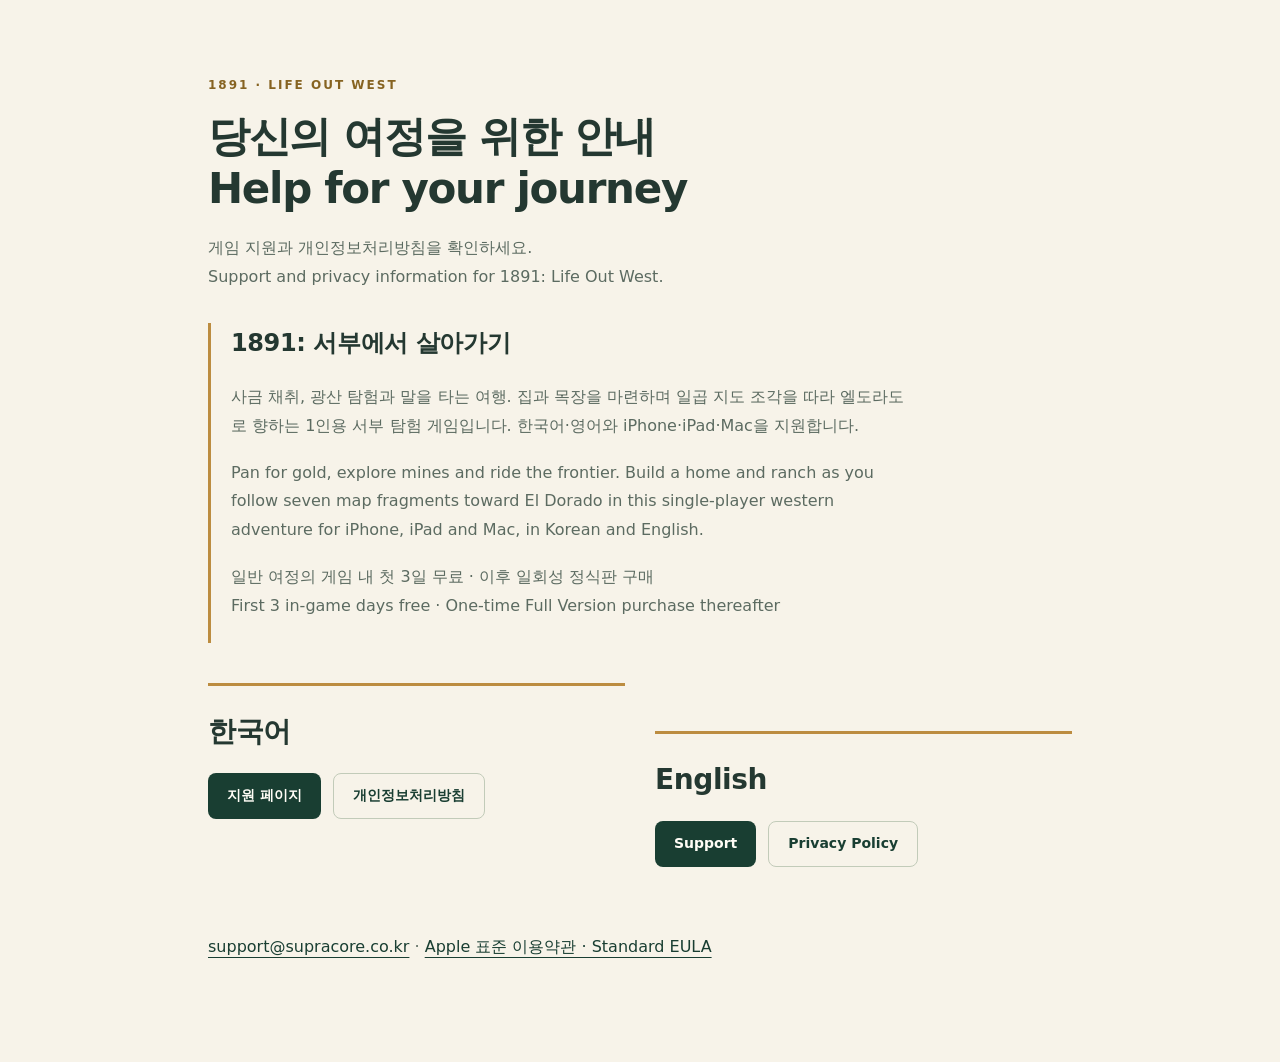
==== docs/index.html @ fcb658f0 "Publish bilingual support and privacy pages" ====
<!doctype html><html lang="ko"><head><meta charset="utf-8"><meta name="viewport" content="width=device-width,initial-scale=1"><title>1891: Life Out West · 지원 / Support</title><meta name="description" content="1891: Life Out West 한국어·영어 지원 및 개인정보처리방침. Support and privacy in Korean and English."><link rel="icon" href="assets/icon.png"><link rel="stylesheet" href="assets/site.css"></head><body><main id="main" class="home"><span class="eyebrow home-eyebrow">1891 · LIFE OUT WEST</span><h1>당신의 여정을 위한 안내<br><span lang="en">Help for your journey</span></h1><p>게임 지원과 개인정보처리방침을 확인하세요.<br><span lang="en">Support and privacy information for 1891: Life Out West.</span></p><section class="callout"><h2>1891: 서부에서 살아가기</h2><p>사금 채취, 광산 탐험과 말을 타는 여행. 집과 목장을 마련하며 일곱 지도 조각을 따라 엘도라도로 향하는 1인용 서부 탐험 게임입니다. 한국어·영어와 iPhone·iPad·Mac을 지원합니다.</p><p lang="en">Pan for gold, explore mines and ride the frontier. Build a home and ranch as you follow seven map fragments toward El Dorado in this single-player western adventure for iPhone, iPad and Mac, in Korean and English.</p><p>일반 여정의 게임 내 첫 3일 무료 · 이후 일회성 정식판 구매<br><span lang="en">First 3 in-game days free · One-time Full Version purchase thereafter</span></p></section><div class="languages"><section class="language-panel"><h2>한국어</h2><div class="actions"><a class="button" href="ko/support/">지원 페이지</a><a class="button secondary" href="ko/privacy/">개인정보처리방침</a></div></section><section class="language-panel" lang="en"><h2>English</h2><div class="actions"><a class="button" href="en/support/">Support</a><a class="button secondary" href="en/privacy/">Privacy Policy</a></div></section></div><p><a href="mailto:support@supracore.co.kr">support@supracore.co.kr</a> · <a href="https://www.apple.com/legal/internet-services/itunes/dev/stdeula/">Apple 표준 이용약관 · Standard EULA</a></p></main></body></html>
---- docs/assets/site.css ----
:root{color-scheme:light;--ink:#243831;--muted:#5c6b61;--green:#193e32;--gold:#bc8c40;--paper:#f7f3e9;--line:#d9ddce;--white:#fffdf6}*{box-sizing:border-box}html{scroll-behavior:smooth;scroll-padding-top:100px}body{margin:0;color:var(--ink);background:var(--paper);font:16px/1.8 system-ui,-apple-system,'Apple SD Gothic Neo',sans-serif}a{color:var(--green);text-underline-offset:5px}a:hover{color:#815b20}a:focus-visible,button:focus-visible,summary:focus-visible,textarea:focus-visible{outline:3px solid #b9812d;outline-offset:4px}header{border-bottom:1px solid var(--line);background:var(--white)}.topbar{max-width:1160px;margin:auto;display:flex;align-items:center;gap:28px;padding:19px 28px}.brand{display:flex;gap:12px;align-items:center;text-decoration:none;font-weight:800;letter-spacing:.3px;font-size:16px}.brand img{width:42px;height:42px;object-fit:cover;border-radius:9px}.nav{display:flex;align-items:center;gap:24px;margin-left:auto}.nav a{font-size:14px;text-decoration:none}.nav [aria-current=page]{font-weight:750;border-bottom:2px solid var(--gold)}.language{padding:4px 12px;border:1px solid var(--line);border-radius:25px;white-space:nowrap}.banner{background:#f5e7c5;color:#654b20;border-bottom:1px solid #dfc98f;font-size:13px;padding:10px 28px;text-align:center}.hero{background:var(--green);color:#fcf7e7;position:relative;overflow:hidden}.hero:after{content:'';position:absolute;right:0;top:0;width:44%;height:100%;background:linear-gradient(90deg,var(--green),transparent),url('./frontier.png') center/cover;opacity:.5;pointer-events:none}.hero-inner{max-width:1160px;margin:auto;padding:60px 28px 64px;position:relative;z-index:1}.eyebrow{font-size:12px;letter-spacing:2px;text-transform:uppercase;color:#e1bf7c;font-weight:700}h1{font-size:clamp(32px,5vw,52px);font-weight:760;letter-spacing:-1.3px;margin:12px 0 18px;line-height:1.25}.hero p{max-width:650px;color:#e0e8db;margin:0;line-height:1.8}.wrap{max-width:1160px;margin:0 auto;padding:42px 28px 72px;display:grid;grid-template-columns:210px minmax(0,1fr);gap:52px}.toc{position:sticky;top:26px;align-self:start;font-size:13px}.toc strong{display:block;font-size:11px;letter-spacing:2px;color:var(--muted);text-transform:uppercase;margin-bottom:15px}.toc a{display:block;padding:8px 0;text-decoration:none;color:var(--muted);line-height:1.6}.toc a:hover{color:var(--green)}h2{font-size:24px;line-height:1.4;letter-spacing:-.4px;margin:0 0 22px}h3{font-size:18px;margin:0 0 12px}p{margin:0 0 18px}section+section{margin-top:48px}.faq{border-top:1px solid var(--line)}details{border-bottom:1px solid var(--line);padding:19px 0}summary{font-weight:650;cursor:pointer;list-style:none;padding-right:28px;position:relative;line-height:1.6}summary::-webkit-details-marker{display:none}summary:after{content:'+';position:absolute;right:2px;top:0;color:#9a793f;font-size:22px;font-weight:400}details[open] summary:after{content:'−'}details p{color:var(--muted);font-size:15px;margin:17px 0 2px}.contact{background:var(--white);border:1px solid var(--line);border-radius:16px;padding:28px}.contact-label{font-size:12px;letter-spacing:1px;color:var(--muted);display:block}.contact-address{font-size:20px;font-weight:650;word-break:break-word;margin:8px 0 20px}.empty{font-size:15px;color:#866321}.button,button{border:0;border-radius:8px;display:inline-flex;align-items:center;justify-content:center;min-height:46px;padding:10px 19px;background:var(--green);color:#fffdf6;text-decoration:none;font:600 14px/1.5 system-ui;cursor:pointer}.button:hover,button:hover{background:#2d5544;color:white}.button.secondary{background:transparent;border:1px solid #c2cbb9;color:var(--green)}.template-label{display:block;font-size:14px;font-weight:650;margin:26px 0 10px}textarea{width:100%;display:block;border:1px solid var(--line);border-radius:8px;background:var(--paper);font:14px/1.8 ui-monospace,monospace;color:var(--ink);padding:16px;resize:vertical;margin-bottom:16px}.small{font-size:13px;color:var(--muted)}.callout{border-left:3px solid var(--gold);padding:4px 0 4px 20px;margin-top:32px}.status{min-height:26px;font-size:13px;margin:10px 0 0;color:var(--green)}.policy section{padding-bottom:24px;border-bottom:1px solid var(--line)}.policy section+section{margin-top:30px}.policy p{font-size:15px;color:#46584c}.facts{margin:0 0 35px;background:var(--white);padding:20px 24px;border:1px solid var(--line);border-radius:12px}.facts div{display:grid;grid-template-columns:145px 1fr;gap:18px;padding:8px 0}.facts dt{font-size:13px;color:var(--muted)}.facts dd{margin:0;font-size:14px;overflow-wrap:anywhere}.refs{display:flex;flex-wrap:wrap;gap:12px 22px;font-size:14px}footer{border-top:1px solid var(--line);background:#eef0e4;padding:28px;color:var(--muted);font-size:12px}.foot{max-width:1104px;margin:auto;display:flex;justify-content:space-between;gap:20px;flex-wrap:wrap}.foot a{margin-right:18px}.home{max-width:920px;margin:70px auto 100px;padding:0 28px}.home p{max-width:680px;color:var(--muted)}.home h1{font-size:42px}.languages{display:grid;grid-template-columns:1fr 1fr;gap:30px;margin:40px 0}.language-panel{border-top:3px solid var(--gold);padding:26px 0}.language-panel h2{font-size:28px}.actions{display:flex;gap:12px;flex-wrap:wrap}.skip{position:absolute;left:15px;top:-100px;background:white;padding:12px;z-index:10}.skip:focus{top:10px}@media(max-width:760px){.topbar{padding:14px 20px;gap:14px;flex-wrap:wrap}.brand{font-size:14px}.brand img{width:36px;height:36px}.nav{gap:17px}.nav a{font-size:13px}.hero-inner{padding:40px 22px}.hero:after{width:55%;opacity:.2}.hero p{font-size:15px}.wrap{padding:28px 22px 50px;display:block}.toc{position:static;border-bottom:1px solid var(--line);padding:0 0 20px;margin-bottom:30px;display:flex;gap:8px 18px;flex-wrap:wrap}.toc strong{width:100%;margin:0}.toc a{padding:2px 0}.contact{padding:22px}.facts{padding:16px}.facts div{grid-template-columns:1fr;gap:2px}.languages{grid-template-columns:1fr;gap:10px}.home{margin-top:40px}.home h1{font-size:33px}}@media(max-width:430px){.nav{width:100%;margin-left:0;justify-content:space-between}.brand{font-size:15px}.hero h1{font-size:33px}.banner{font-size:12px;padding:9px 20px}}@media(prefers-reduced-motion:reduce){html{scroll-behavior:auto}}

.home-eyebrow{color:#866321}
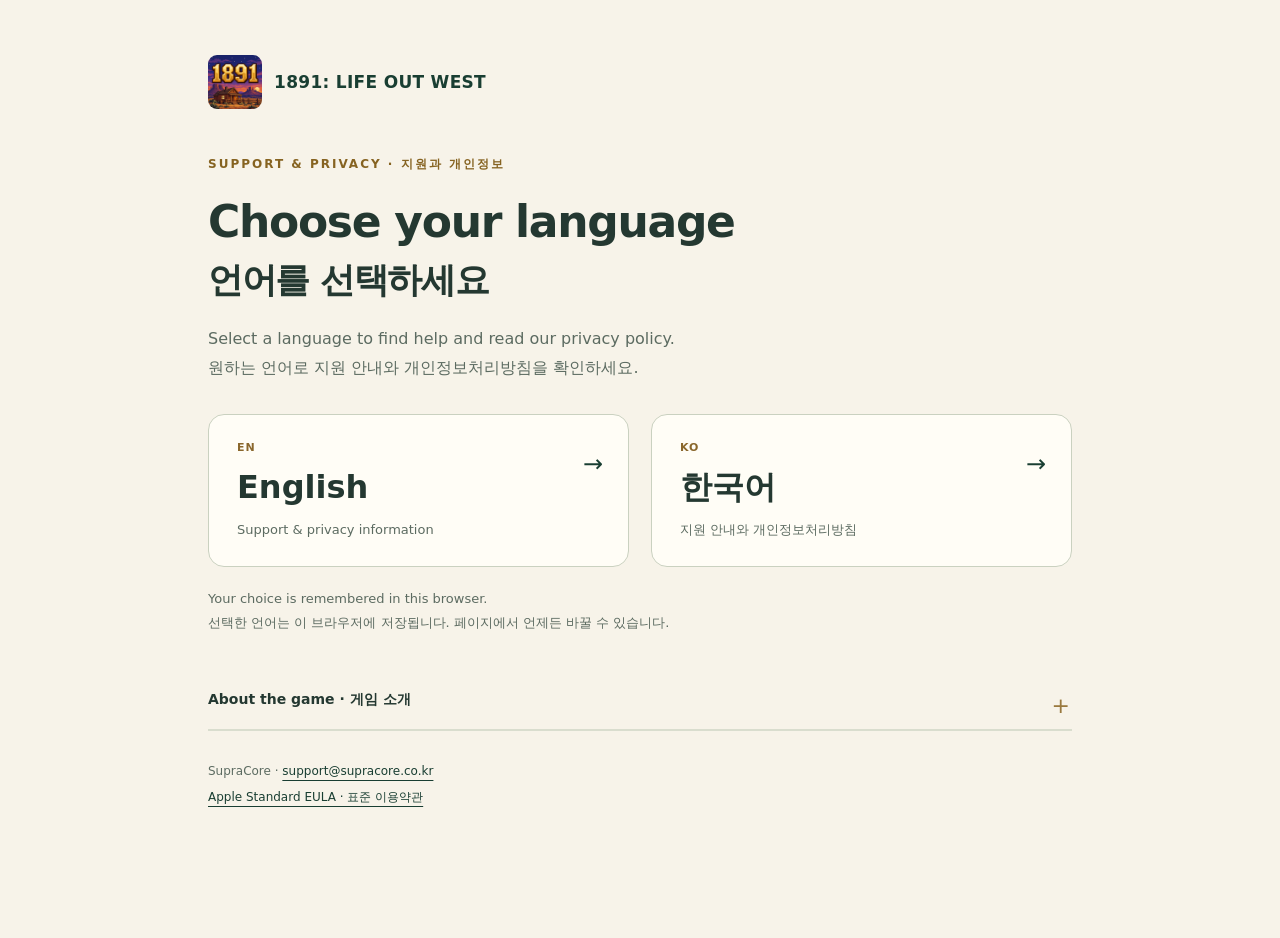
==== commit 7b457f91: "Add first-visit language selection and remember preference" ====
--- a/docs/index.html
+++ b/docs/index.html
@@ -1 +1,20 @@
-<!doctype html><html lang="ko"><head><meta charset="utf-8"><meta name="viewport" content="width=device-width,initial-scale=1"><title>1891: Life Out West · 지원 / Support</title><meta name="description" content="1891: Life Out West 한국어·영어 지원 및 개인정보처리방침. Support and privacy in Korean and English."><link rel="icon" href="assets/icon.png"><link rel="stylesheet" href="assets/site.css"></head><body><main id="main" class="home"><span class="eyebrow home-eyebrow">1891 · LIFE OUT WEST</span><h1>당신의 여정을 위한 안내<br><span lang="en">Help for your journey</span></h1><p>게임 지원과 개인정보처리방침을 확인하세요.<br><span lang="en">Support and privacy information for 1891: Life Out West.</span></p><section class="callout"><h2>1891: 서부에서 살아가기</h2><p>사금 채취, 광산 탐험과 말을 타는 여행. 집과 목장을 마련하며 일곱 지도 조각을 따라 엘도라도로 향하는 1인용 서부 탐험 게임입니다. 한국어·영어와 iPhone·iPad·Mac을 지원합니다.</p><p lang="en">Pan for gold, explore mines and ride the frontier. Build a home and ranch as you follow seven map fragments toward El Dorado in this single-player western adventure for iPhone, iPad and Mac, in Korean and English.</p><p>일반 여정의 게임 내 첫 3일 무료 · 이후 일회성 정식판 구매<br><span lang="en">First 3 in-game days free · One-time Full Version purchase thereafter</span></p></section><div class="languages"><section class="language-panel"><h2>한국어</h2><div class="actions"><a class="button" href="ko/support/">지원 페이지</a><a class="button secondary" href="ko/privacy/">개인정보처리방침</a></div></section><section class="language-panel" lang="en"><h2>English</h2><div class="actions"><a class="button" href="en/support/">Support</a><a class="button secondary" href="en/privacy/">Privacy Policy</a></div></section></div><p><a href="mailto:support@supracore.co.kr">support@supracore.co.kr</a> · <a href="https://www.apple.com/legal/internet-services/itunes/dev/stdeula/">Apple 표준 이용약관 · Standard EULA</a></p></main></body></html>+<!doctype html><html lang="en"><head>
+<meta charset="utf-8"><meta name="viewport" content="width=device-width,initial-scale=1">
+<title>1891: Life Out West · English / 한국어</title>
+<meta name="description" content="Choose English or 한국어 for 1891: Life Out West support and privacy information.">
+
+<link rel="icon" href="assets/icon.png"><link rel="stylesheet" href="assets/site.css"><script src="assets/site.js" defer></script>
+</head><body><main id="main" class="home language-home" data-language-home>
+<a class="brand language-brand" href="?choose-language=1"><img src="assets/icon.png" alt="" width="54" height="54">1891: LIFE OUT WEST</a>
+<span class="eyebrow home-eyebrow">SUPPORT &amp; PRIVACY · 지원과 개인정보</span>
+<h1>Choose your language<br><span lang="ko">언어를 선택하세요</span></h1>
+<p>Select a language to find help and read our privacy policy.<br><span lang="ko">원하는 언어로 지원 안내와 개인정보처리방침을 확인하세요.</span></p>
+<div class="language-choices" aria-label="Language / 언어">
+<a class="language-choice" data-language="en" href="en/support/" lang="en" hreflang="en"><span class="choice-code">EN</span><strong>English</strong><span>Support &amp; privacy information</span><span class="choice-arrow" aria-hidden="true">→</span></a>
+<a class="language-choice" data-language="ko" href="ko/support/" lang="ko" hreflang="ko"><span class="choice-code">KO</span><strong>한국어</strong><span>지원 안내와 개인정보처리방침</span><span class="choice-arrow" aria-hidden="true">→</span></a>
+</div>
+<p class="small">Your choice is remembered in this browser.<br><span lang="ko">선택한 언어는 이 브라우저에 저장됩니다. 페이지에서 언제든 바꿀 수 있습니다.</span></p>
+<noscript><p class="small">The links work without JavaScript; your language choice will not be saved.<br><span lang="ko">JavaScript 없이도 링크를 이용할 수 있으며, 언어 선택은 저장되지 않습니다.</span></p></noscript>
+<details class="about-game"><summary>About the game · 게임 소개</summary><p>1891: 서부에서 살아가기 — 사금 채취, 광산 탐험과 말을 타는 여행. 집과 목장을 마련하며 일곱 지도 조각을 따라 엘도라도로 향하는 1인용 서부 탐험 게임입니다.</p><p>1891: Life Out West — Pan for gold, explore mines and ride the frontier. Build a home and ranch as you follow seven map fragments toward El Dorado.</p><p>iPhone · iPad · Mac<br>게임 내 첫 3일 무료 · 이후 일회성 정식판 구매<br>First 3 in-game days free · One-time Full Version purchase thereafter</p></details>
+<footer class="language-footer">SupraCore · <a href="mailto:support@supracore.co.kr">support@supracore.co.kr</a><br><a href="https://www.apple.com/legal/internet-services/itunes/dev/stdeula/">Apple Standard EULA · 표준 이용약관</a></footer>
+</main></body></html>
--- a/docs/assets/site.css
+++ b/docs/assets/site.css
@@ -1,3 +1,4 @@
 :root{color-scheme:light;--ink:#243831;--muted:#5c6b61;--green:#193e32;--gold:#bc8c40;--paper:#f7f3e9;--line:#d9ddce;--white:#fffdf6}*{box-sizing:border-box}html{scroll-behavior:smooth;scroll-padding-top:100px}body{margin:0;color:var(--ink);background:var(--paper);font:16px/1.8 system-ui,-apple-system,'Apple SD Gothic Neo',sans-serif}a{color:var(--green);text-underline-offset:5px}a:hover{color:#815b20}a:focus-visible,button:focus-visible,summary:focus-visible,textarea:focus-visible{outline:3px solid #b9812d;outline-offset:4px}header{border-bottom:1px solid var(--line);background:var(--white)}.topbar{max-width:1160px;margin:auto;display:flex;align-items:center;gap:28px;padding:19px 28px}.brand{display:flex;gap:12px;align-items:center;text-decoration:none;font-weight:800;letter-spacing:.3px;font-size:16px}.brand img{width:42px;height:42px;object-fit:cover;border-radius:9px}.nav{display:flex;align-items:center;gap:24px;margin-left:auto}.nav a{font-size:14px;text-decoration:none}.nav [aria-current=page]{font-weight:750;border-bottom:2px solid var(--gold)}.language{padding:4px 12px;border:1px solid var(--line);border-radius:25px;white-space:nowrap}.banner{background:#f5e7c5;color:#654b20;border-bottom:1px solid #dfc98f;font-size:13px;padding:10px 28px;text-align:center}.hero{background:var(--green);color:#fcf7e7;position:relative;overflow:hidden}.hero:after{content:'';position:absolute;right:0;top:0;width:44%;height:100%;background:linear-gradient(90deg,var(--green),transparent),url('./frontier.png') center/cover;opacity:.5;pointer-events:none}.hero-inner{max-width:1160px;margin:auto;padding:60px 28px 64px;position:relative;z-index:1}.eyebrow{font-size:12px;letter-spacing:2px;text-transform:uppercase;color:#e1bf7c;font-weight:700}h1{font-size:clamp(32px,5vw,52px);font-weight:760;letter-spacing:-1.3px;margin:12px 0 18px;line-height:1.25}.hero p{max-width:650px;color:#e0e8db;margin:0;line-height:1.8}.wrap{max-width:1160px;margin:0 auto;padding:42px 28px 72px;display:grid;grid-template-columns:210px minmax(0,1fr);gap:52px}.toc{position:sticky;top:26px;align-self:start;font-size:13px}.toc strong{display:block;font-size:11px;letter-spacing:2px;color:var(--muted);text-transform:uppercase;margin-bottom:15px}.toc a{display:block;padding:8px 0;text-decoration:none;color:var(--muted);line-height:1.6}.toc a:hover{color:var(--green)}h2{font-size:24px;line-height:1.4;letter-spacing:-.4px;margin:0 0 22px}h3{font-size:18px;margin:0 0 12px}p{margin:0 0 18px}section+section{margin-top:48px}.faq{border-top:1px solid var(--line)}details{border-bottom:1px solid var(--line);padding:19px 0}summary{font-weight:650;cursor:pointer;list-style:none;padding-right:28px;position:relative;line-height:1.6}summary::-webkit-details-marker{display:none}summary:after{content:'+';position:absolute;right:2px;top:0;color:#9a793f;font-size:22px;font-weight:400}details[open] summary:after{content:'−'}details p{color:var(--muted);font-size:15px;margin:17px 0 2px}.contact{background:var(--white);border:1px solid var(--line);border-radius:16px;padding:28px}.contact-label{font-size:12px;letter-spacing:1px;color:var(--muted);display:block}.contact-address{font-size:20px;font-weight:650;word-break:break-word;margin:8px 0 20px}.empty{font-size:15px;color:#866321}.button,button{border:0;border-radius:8px;display:inline-flex;align-items:center;justify-content:center;min-height:46px;padding:10px 19px;background:var(--green);color:#fffdf6;text-decoration:none;font:600 14px/1.5 system-ui;cursor:pointer}.button:hover,button:hover{background:#2d5544;color:white}.button.secondary{background:transparent;border:1px solid #c2cbb9;color:var(--green)}.template-label{display:block;font-size:14px;font-weight:650;margin:26px 0 10px}textarea{width:100%;display:block;border:1px solid var(--line);border-radius:8px;background:var(--paper);font:14px/1.8 ui-monospace,monospace;color:var(--ink);padding:16px;resize:vertical;margin-bottom:16px}.small{font-size:13px;color:var(--muted)}.callout{border-left:3px solid var(--gold);padding:4px 0 4px 20px;margin-top:32px}.status{min-height:26px;font-size:13px;margin:10px 0 0;color:var(--green)}.policy section{padding-bottom:24px;border-bottom:1px solid var(--line)}.policy section+section{margin-top:30px}.policy p{font-size:15px;color:#46584c}.facts{margin:0 0 35px;background:var(--white);padding:20px 24px;border:1px solid var(--line);border-radius:12px}.facts div{display:grid;grid-template-columns:145px 1fr;gap:18px;padding:8px 0}.facts dt{font-size:13px;color:var(--muted)}.facts dd{margin:0;font-size:14px;overflow-wrap:anywhere}.refs{display:flex;flex-wrap:wrap;gap:12px 22px;font-size:14px}footer{border-top:1px solid var(--line);background:#eef0e4;padding:28px;color:var(--muted);font-size:12px}.foot{max-width:1104px;margin:auto;display:flex;justify-content:space-between;gap:20px;flex-wrap:wrap}.foot a{margin-right:18px}.home{max-width:920px;margin:70px auto 100px;padding:0 28px}.home p{max-width:680px;color:var(--muted)}.home h1{font-size:42px}.languages{display:grid;grid-template-columns:1fr 1fr;gap:30px;margin:40px 0}.language-panel{border-top:3px solid var(--gold);padding:26px 0}.language-panel h2{font-size:28px}.actions{display:flex;gap:12px;flex-wrap:wrap}.skip{position:absolute;left:15px;top:-100px;background:white;padding:12px;z-index:10}.skip:focus{top:10px}@media(max-width:760px){.topbar{padding:14px 20px;gap:14px;flex-wrap:wrap}.brand{font-size:14px}.brand img{width:36px;height:36px}.nav{gap:17px}.nav a{font-size:13px}.hero-inner{padding:40px 22px}.hero:after{width:55%;opacity:.2}.hero p{font-size:15px}.wrap{padding:28px 22px 50px;display:block}.toc{position:static;border-bottom:1px solid var(--line);padding:0 0 20px;margin-bottom:30px;display:flex;gap:8px 18px;flex-wrap:wrap}.toc strong{width:100%;margin:0}.toc a{padding:2px 0}.contact{padding:22px}.facts{padding:16px}.facts div{grid-template-columns:1fr;gap:2px}.languages{grid-template-columns:1fr;gap:10px}.home{margin-top:40px}.home h1{font-size:33px}}@media(max-width:430px){.nav{width:100%;margin-left:0;justify-content:space-between}.brand{font-size:15px}.hero h1{font-size:33px}.banner{font-size:12px;padding:9px 20px}}@media(prefers-reduced-motion:reduce){html{scroll-behavior:auto}}
 
 .home-eyebrow{color:#866321}
+.language-home{max-width:920px;margin-top:55px}.language-brand{margin-bottom:40px;font-size:17px}.language-brand img{width:54px;height:54px}.language-home h1{font-size:clamp(30px,5vw,44px);margin:16px 0}.language-home h1 [lang=ko]{font-size:.8em;line-height:1.65}.language-choices{display:grid;grid-template-columns:1fr 1fr;gap:22px;margin:32px 0 20px}.language-choice{position:relative;display:flex;flex-direction:column;gap:8px;border:1px solid #cad1c0;border-radius:16px;padding:25px 28px;background:var(--white);color:var(--ink);text-decoration:none;transition:border-color .15s,background .15s}.language-choice:hover{border-color:var(--green);background:#eef1e6}.language-choice strong{font-size:32px;line-height:1.4}.language-choice>span:not(.choice-code):not(.choice-arrow){font-size:13px;color:var(--muted)}.choice-code{font:700 11px/1.5 system-ui;letter-spacing:1px;color:#8a672c}.choice-arrow{position:absolute;top:28px;right:25px;font-size:24px;color:var(--green)}.about-game{margin-top:35px;font-size:14px}.language-footer{padding:28px 0;background:transparent;line-height:2.1}.language-footer a{margin:0}@media(max-width:620px){.language-home{margin-top:30px}.language-brand{margin-bottom:28px}.language-choices{grid-template-columns:1fr;gap:14px}.language-choice{padding:20px 24px}.language-choice strong{font-size:28px}}@media(prefers-reduced-motion:reduce){.language-choice{transition:none}}
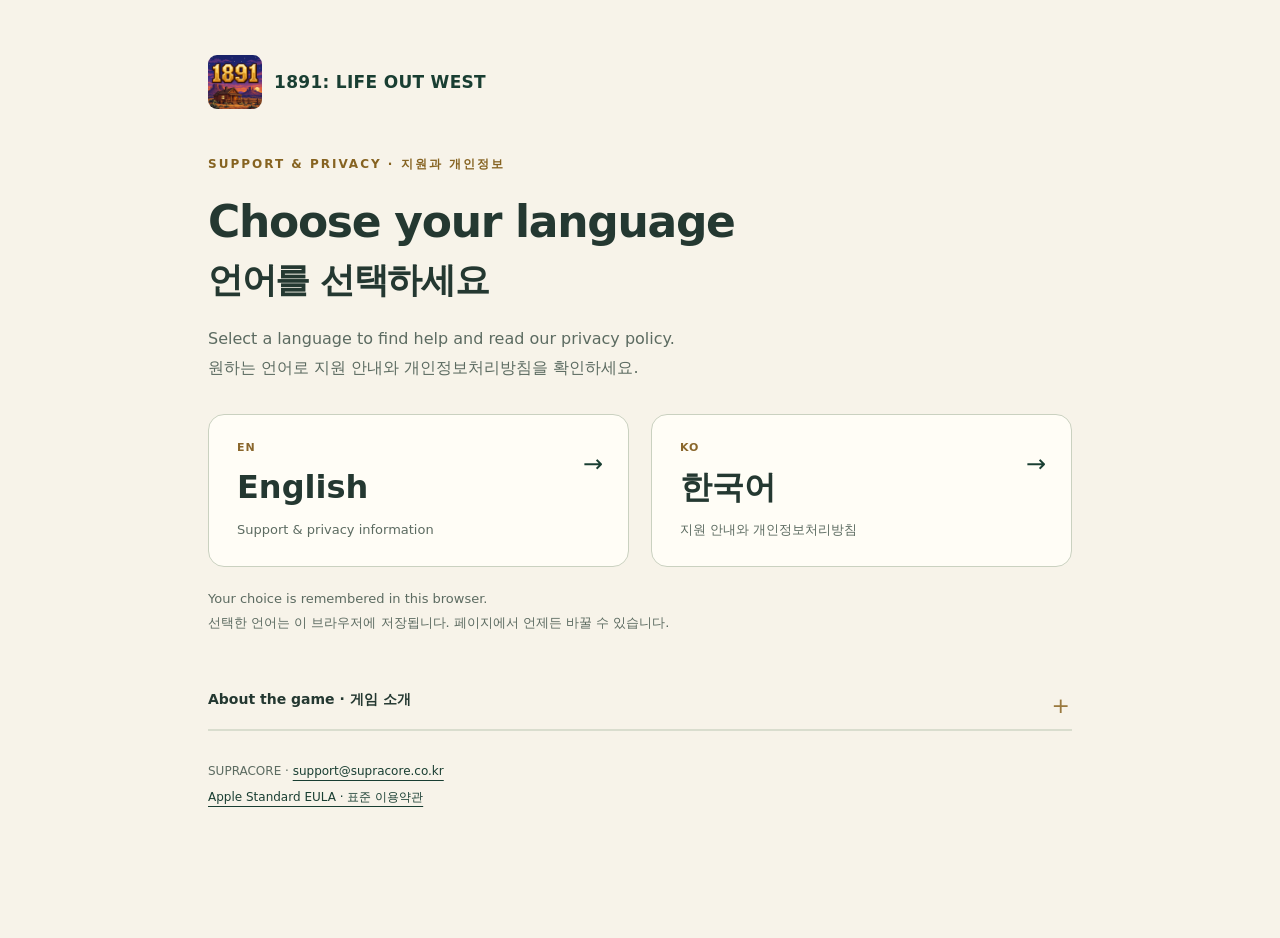
==== commit 8561d4d1: "Use SUPRACORE branding and version static assets" ====
--- a/docs/index.html
+++ b/docs/index.html
@@ -3,7 +3,7 @@
 <title>1891: Life Out West · English / 한국어</title>
 <meta name="description" content="Choose English or 한국어 for 1891: Life Out West support and privacy information.">
 
-<link rel="icon" href="assets/icon.png"><link rel="stylesheet" href="assets/site.css"><script src="assets/site.js" defer></script>
+<link rel="icon" href="assets/icon.png"><link rel="stylesheet" href="assets/site.css?v=4a03cb624107"><script src="assets/site.js?v=4a03cb624107" defer></script>
 </head><body><main id="main" class="home language-home" data-language-home>
 <a class="brand language-brand" href="?choose-language=1"><img src="assets/icon.png" alt="" width="54" height="54">1891: LIFE OUT WEST</a>
 <span class="eyebrow home-eyebrow">SUPPORT &amp; PRIVACY · 지원과 개인정보</span>
@@ -16,5 +16,5 @@
 <p class="small">Your choice is remembered in this browser.<br><span lang="ko">선택한 언어는 이 브라우저에 저장됩니다. 페이지에서 언제든 바꿀 수 있습니다.</span></p>
 <noscript><p class="small">The links work without JavaScript; your language choice will not be saved.<br><span lang="ko">JavaScript 없이도 링크를 이용할 수 있으며, 언어 선택은 저장되지 않습니다.</span></p></noscript>
 <details class="about-game"><summary>About the game · 게임 소개</summary><p>1891: 서부에서 살아가기 — 사금 채취, 광산 탐험과 말을 타는 여행. 집과 목장을 마련하며 일곱 지도 조각을 따라 엘도라도로 향하는 1인용 서부 탐험 게임입니다.</p><p>1891: Life Out West — Pan for gold, explore mines and ride the frontier. Build a home and ranch as you follow seven map fragments toward El Dorado.</p><p>iPhone · iPad · Mac<br>게임 내 첫 3일 무료 · 이후 일회성 정식판 구매<br>First 3 in-game days free · One-time Full Version purchase thereafter</p></details>
-<footer class="language-footer">SupraCore · <a href="mailto:support@supracore.co.kr">support@supracore.co.kr</a><br><a href="https://www.apple.com/legal/internet-services/itunes/dev/stdeula/">Apple Standard EULA · 표준 이용약관</a></footer>
+<footer class="language-footer">SUPRACORE · <a href="mailto:support@supracore.co.kr">support@supracore.co.kr</a><br><a href="https://www.apple.com/legal/internet-services/itunes/dev/stdeula/">Apple Standard EULA · 표준 이용약관</a></footer>
 </main></body></html>
